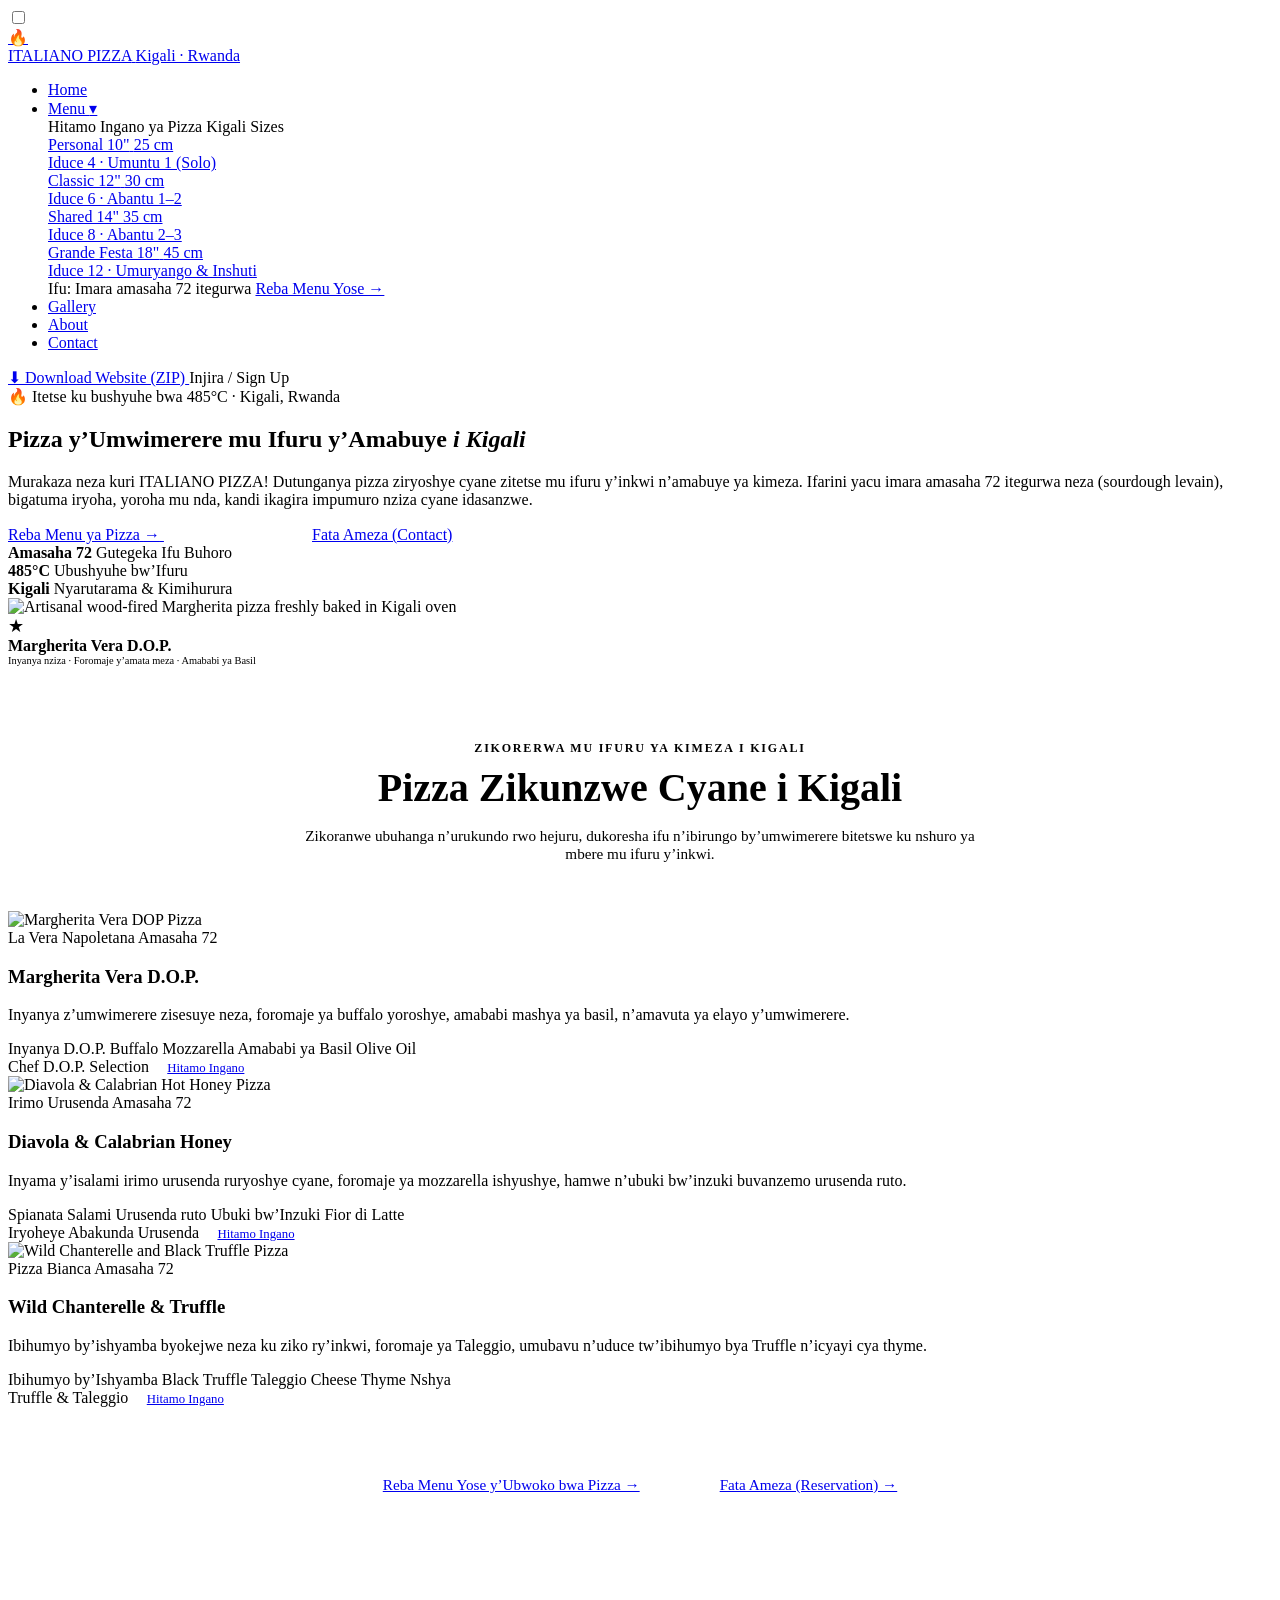
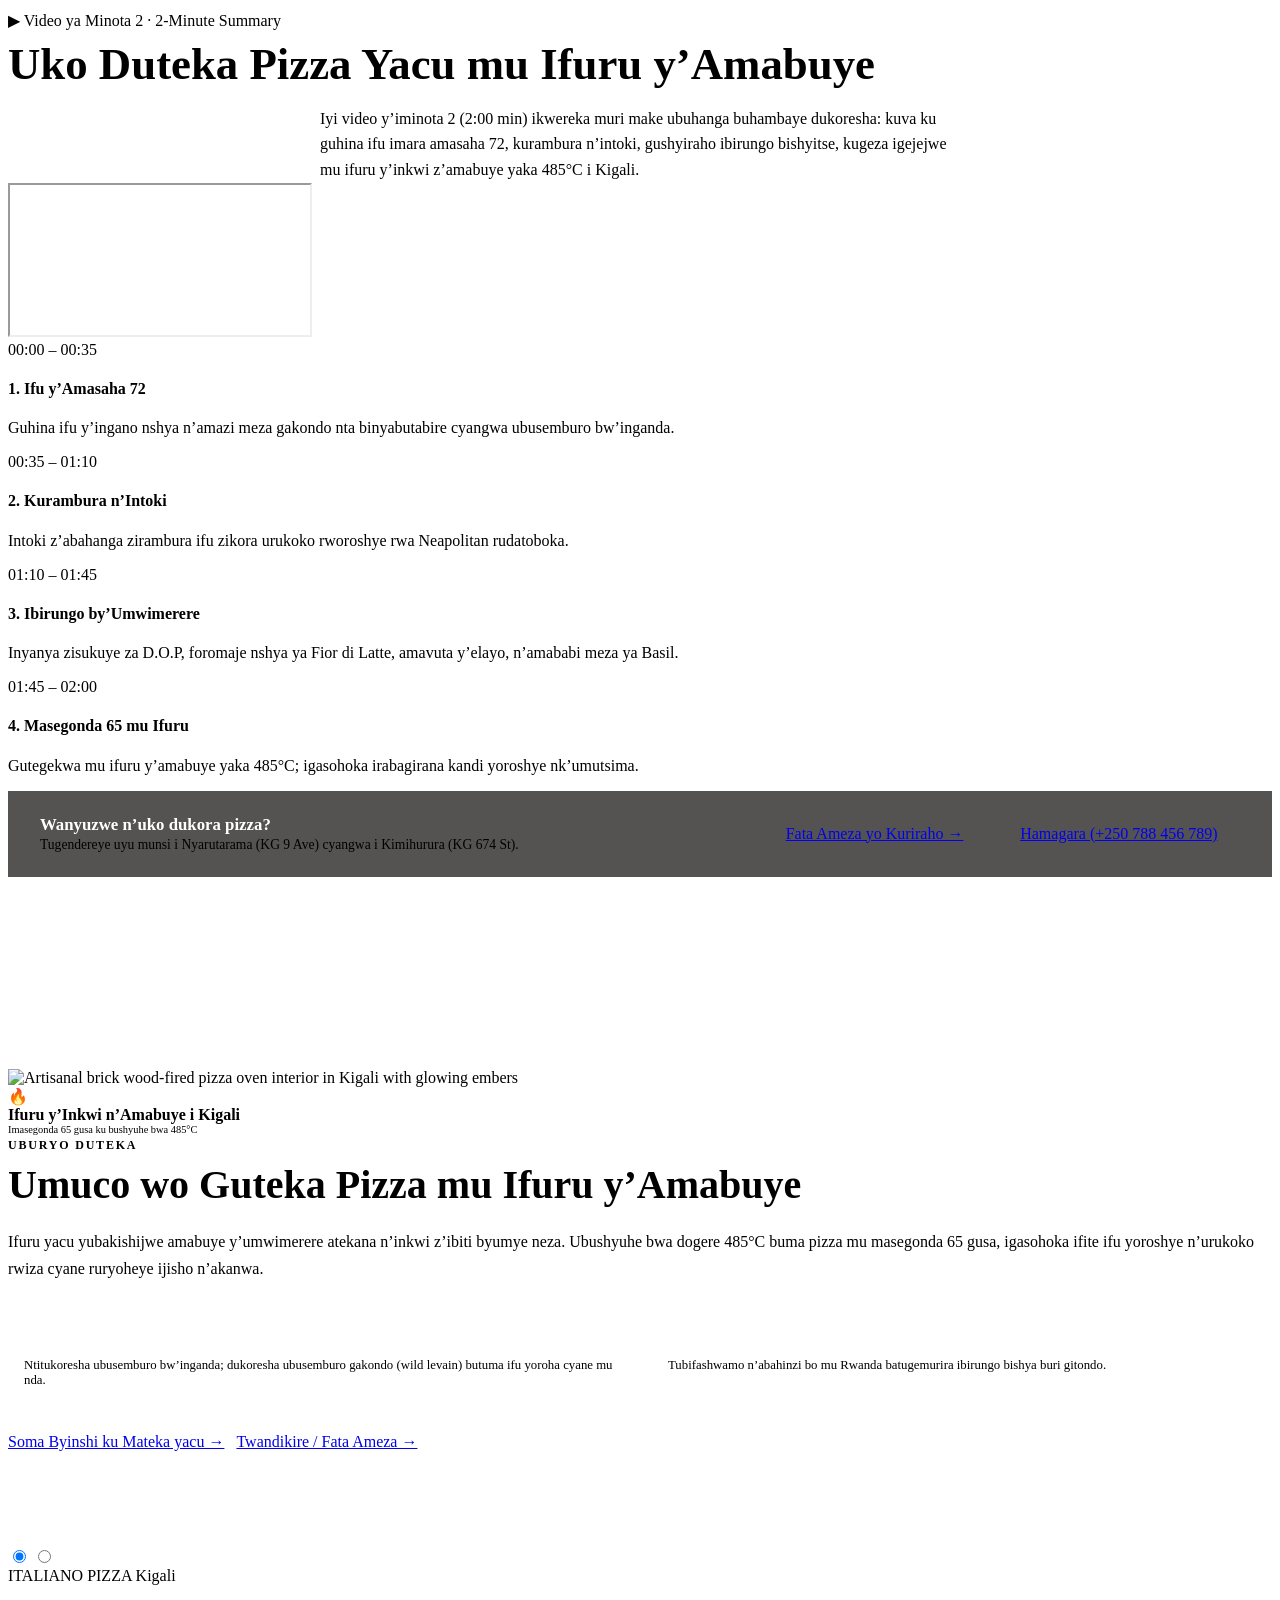
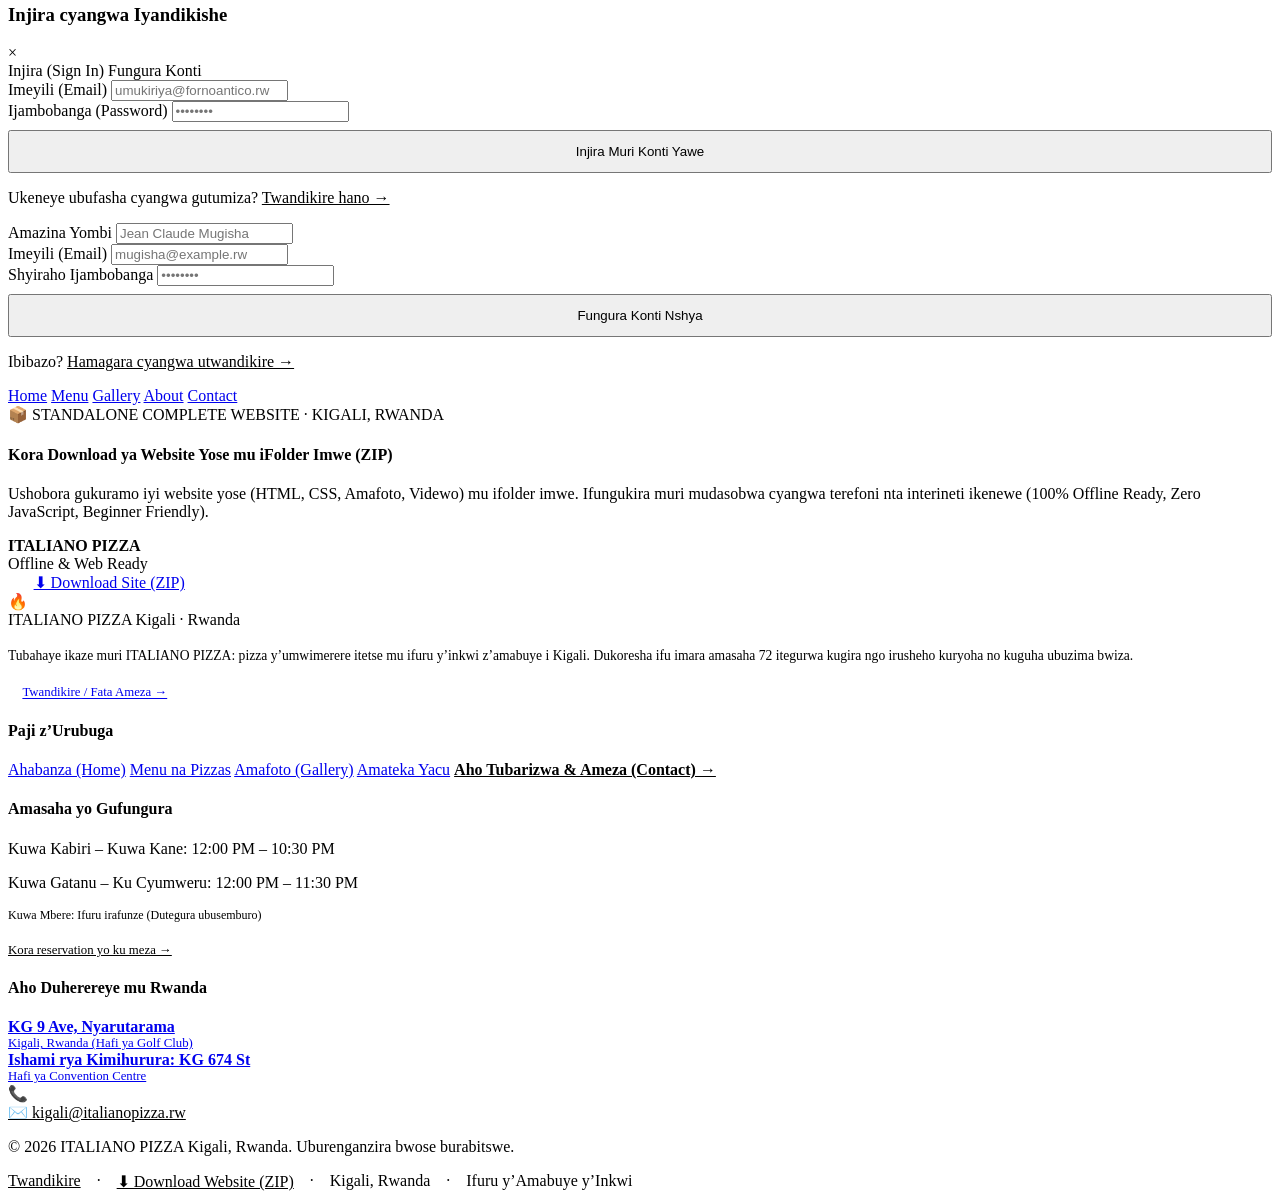
==== index.html @ 29ec4542 "Add all html pages" ====
<!doctype html>
<html lang="en">
  <head>
    <meta charset="UTF-8" />
    <meta name="viewport" content="width=device-width, initial-scale=1.0" />
    <title>ITALIANO PIZZA Kigali | Pizza Nziza mu Ifuru y'Amabuye mu Rwanda</title>
    <meta name="description" content="ITALIANO PIZZA Kigali: Pizza nziza y'umwimerere itetse mu ifuru y'inkwi z'amabuye i Nyarutarama na Kimihurura, Kigali, Rwanda." />
    <meta property="og:title" content="ITALIANO PIZZA Kigali | Pizza y'Umwimerere mu Rwanda" />
    <meta property="og:description" content="ITALIANO PIZZA Kigali: Pizza nziza y'umwimerere itetse mu ifuru y'inkwi z'amabuye i Nyarutarama na Kimihurura, Kigali, Rwanda." />
    <meta property="og:type" content="website" />
    
    <!-- Google Fonts: Playfair Display & Plus Jakarta Sans -->
    <link rel="preconnect" href="https://fonts.googleapis.com">
    <link rel="preconnect" href="https://fonts.gstatic.com" crossorigin>
    <link href="https://fonts.googleapis.com/css2?family=Playfair+Display:ital,wght@0,500;0,600;0,700;1,400;1,600&family=Plus+Jakarta+Sans:wght@400;500;600;700&display=swap" rel="stylesheet">
    
    <!-- Modular CSS -->
    <link rel="stylesheet" href="css/style.css" />
  </head>
  <body>
    <!-- Hidden checkbox driving the Pure CSS Auth Modal (Zero JS) -->
    <input type="checkbox" id="auth-modal" class="modal-toggle" />
    
    <!-- Top Bar Navigation -->
    <header class="site-header">
      <div class="container header-inner">
        <!-- Zone 1: Brand Wordmark with Kigali Rwanda -->
        <a href="index.html" class="brand">
          <div class="brand-icon">🔥</div>
          <div class="brand-text">
            <span class="brand-title">ITALIANO PIZZA</span>
            <span class="brand-sub">Kigali &middot; Rwanda</span>
          </div>
        </a>

        <!-- Zone 2: Navigation Links WITH Pure CSS Hover Sub-Menu for Pizza Sizes -->
        <nav>
          <ul class="nav-menu">
            <li>
              <a href="index.html" class="nav-link active">Home</a>
            </li>
            
            <!-- Menu link with PURE CSS-ONLY HOVER SUB-MENU for Pizza Sizes -->
            <li class="has-dropdown">
              <a href="menu.html" class="nav-link">
                Menu <span class="dropdown-arrow">▾</span>
              </a>

              <!-- CSS-ONLY Hover Dropdown Menu: Zero JavaScript needed -->
              <div class="css-dropdown-menu">
                <div class="dropdown-header-bar">
                  <span class="dropdown-heading">Hitamo Ingano ya Pizza</span>
                  <span class="dropdown-tag">Kigali Sizes</span>
                </div>
                <div class="sizes-grid">
                  <a href="menu.html#size-personal" class="size-item-card">
                    <div class="size-top-row">
                      <span class="size-title">Personal 10&quot;</span>
                      <span class="size-inches">25 cm</span>
                    </div>
                    <span class="size-meta">Iduce 4 &middot; Umuntu 1 (Solo)</span>
                  </a>
                  <a href="menu.html#size-classic" class="size-item-card">
                    <div class="size-top-row">
                      <span class="size-title">Classic 12&quot;</span>
                      <span class="size-inches">30 cm</span>
                    </div>
                    <span class="size-meta">Iduce 6 &middot; Abantu 1–2</span>
                  </a>
                  <a href="menu.html#size-shared" class="size-item-card">
                    <div class="size-top-row">
                      <span class="size-title">Shared 14&quot;</span>
                      <span class="size-inches">35 cm</span>
                    </div>
                    <span class="size-meta">Iduce 8 &middot; Abantu 2–3</span>
                  </a>
                  <a href="menu.html#size-family" class="size-item-card">
                    <div class="size-top-row">
                      <span class="size-title">Grande Festa 18&quot;</span>
                      <span class="size-inches">45 cm</span>
                    </div>
                    <span class="size-meta">Iduce 12 &middot; Umuryango &amp; Inshuti</span>
                  </a>
                </div>
                <div class="dropdown-footer-bar">
                  <span>Ifu: Imara amasaha 72 itegurwa</span>
                  <a href="menu.html" class="dropdown-footer-link">Reba Menu Yose &rarr;</a>
                </div>
              </div>
            </li>

            <li>
              <a href="gallery.html" class="nav-link">Gallery</a>
            </li>
            <li>
              <a href="about.html" class="nav-link">About</a>
            </li>
            <li>
              <a href="contact.html" class="nav-link">Contact</a>
            </li>
          </ul>
        </nav>

        <!-- Zone 3: Primary Action -->
        <div class="header-actions">
          <a href="italiano-pizza-website.zip" download="italiano-pizza-website.zip" class="download-btn" title="Kora download ya website yose mu ifolder imwe (ZIP)">
            <span>⬇ Download Website (ZIP)</span>
          </a>
          <label for="auth-modal" class="btn btn-primary">
            <span>Injira / Sign Up</span>
          </label>
        </div>
      </div>
    </header>

    <!-- Main Content -->
    <main>
      <!-- Hero Section -->
      <section class="hero-section">
        <div class="container hero-grid">
          <!-- Text column -->
          <div class="animate-fade-in">
            <div class="hero-eyebrow">
              <span class="flame-icon">🔥</span>
              <span>Itetse ku bushyuhe bwa 485°C · Kigali, Rwanda</span>
            </div>
            <h1 class="hero-heading">
              Pizza y&rsquo;Umwimerere mu Ifuru y&rsquo;Amabuye <em>i Kigali</em>
            </h1>
            <p class="hero-lead">
              Murakaza neza kuri ITALIANO PIZZA! Dutunganya pizza ziryoshye cyane zitetse mu ifuru y&rsquo;inkwi n&rsquo;amabuye ya kimeza. 
              Ifarini yacu imara amasaha 72 itegurwa neza (sourdough levain), bigatuma iryoha, yoroha mu nda, kandi ikagira impumuro nziza cyane idasanzwe.
            </p>
            <div class="hero-actions">
              <a href="menu.html" class="btn btn-primary">
                <span>Reba Menu ya Pizza</span>
                <span>&rarr;</span>
              </a>
              <a href="#pizza-video" class="btn btn-outline" style="border-color: var(--color-amber-primary); color: #ffffff;">
                <span>▶ Reba Video (2 Min)</span>
              </a>
              <a href="contact.html" class="btn btn-outline">
                <span>Fata Ameza (Contact)</span>
              </a>
            </div>
            <div class="hero-proof-bar">
              <div class="proof-item">
                <strong>Amasaha 72</strong>
                <span>Gutegeka Ifu Buhoro</span>
              </div>
              <div class="proof-item">
                <strong>485°C</strong>
                <span>Ubushyuhe bw&rsquo;Ifuru</span>
              </div>
              <div class="proof-item">
                <strong>Kigali</strong>
                <span>Nyarutarama &amp; Kimihurura</span>
              </div>
            </div>
          </div>

          <!-- Hero Image column -->
          <div class="hero-visual-frame">
            <img 
              src="images/hero-margherita.jpg" 
              alt="Artisanal wood-fired Margherita pizza freshly baked in Kigali oven"
              class="hero-img"
              loading="eager"
            />
            <div class="hero-badge-overlay">
              <span style="color: var(--color-amber-primary); font-size: 1.1rem;">★</span>
              <div>
                <strong>Margherita Vera D.O.P.</strong>
                <div style="font-size: 0.65rem; color: var(--color-text-muted);">
                  Inyanya nziza &middot; Foromaje y&rsquo;amata meza &middot; Amababi ya Basil
                </div>
              </div>
            </div>
          </div>
        </div>
      </section>

      <!-- Signature Creations Grid with Kinyarwanda Descriptions -->
      <section style="padding: 4.5rem 0; background-color: var(--color-bg-surface); border-top: 1px solid var(--color-border-subtle);">
        <div class="container">
          <div style="text-align: center; max-width: 680px; margin: 0 auto 3rem;">
            <span style="color: var(--color-amber-primary); font-size: 0.75rem; font-weight: 700; letter-spacing: 0.15em; text-transform: uppercase;">
              Zikorerwa mu Ifuru ya Kimeza i Kigali
            </span>
            <h2 style="font-size: 2.5rem; margin-top: 0.5rem; margin-bottom: 1rem;">
              Pizza Zikunzwe Cyane i Kigali
            </h2>
            <p style="color: var(--color-text-muted); font-size: 0.95rem;">
              Zikoranwe ubuhanga n&rsquo;urukundo rwo hejuru, dukoresha ifu n&rsquo;ibirungo by&rsquo;umwimerere bitetswe ku nshuro ya mbere mu ifuru y&rsquo;inkwi.
            </p>
          </div>

          <div class="pizza-grid">
            <!-- Pizza Card 1 -->
            <article class="pizza-card card-hover-fx">
              <div class="card-img-wrap">
                <img src="images/hero-margherita.jpg" alt="Margherita Vera DOP Pizza" class="card-img" />
              </div>
              <div class="card-content">
                <div class="card-kicker-row">
                  <span class="card-kicker">La Vera Napoletana</span>
                  <span class="card-ferment">Amasaha 72</span>
                </div>
                <h3 class="card-title">Margherita Vera D.O.P.</h3>
                <p class="card-desc">
                  Inyanya z&rsquo;umwimerere zisesuye neza, foromaje ya buffalo yoroshye, amababi mashya ya basil, n&rsquo;amavuta ya elayo y&rsquo;umwimerere.
                </p>
                <div class="ingredients-list">
                  <span class="ingredient-item">Inyanya D.O.P.</span>
                  <span class="ingredient-item">Buffalo Mozzarella</span>
                  <span class="ingredient-item">Amababi ya Basil</span>
                  <span class="ingredient-item">Olive Oil</span>
                </div>
                <div class="card-footer">
                  <span class="card-tag-badge">Chef D.O.P. Selection</span>
                  <a href="menu.html#size-classic" class="btn btn-outline" style="padding: 0.45rem 0.9rem; font-size: 0.8rem;">
                    Hitamo Ingano
                  </a>
                </div>
              </div>
            </article>

            <!-- Pizza Card 2 -->
            <article class="pizza-card card-hover-fx">
              <div class="card-img-wrap">
                <img src="images/pizza-diavola.jpg" alt="Diavola & Calabrian Hot Honey Pizza" class="card-img" />
              </div>
              <div class="card-content">
                <div class="card-kicker-row">
                  <span class="card-kicker">Irimo Urusenda</span>
                  <span class="card-ferment">Amasaha 72</span>
                </div>
                <h3 class="card-title">Diavola &amp; Calabrian Honey</h3>
                <p class="card-desc">
                  Inyama y&rsquo;isalami irimo urusenda ruryoshye cyane, foromaje ya mozzarella ishyushye, hamwe n&rsquo;ubuki bw&rsquo;inzuki buvanzemo urusenda ruto.
                </p>
                <div class="ingredients-list">
                  <span class="ingredient-item">Spianata Salami</span>
                  <span class="ingredient-item">Urusenda ruto</span>
                  <span class="ingredient-item">Ubuki bw&rsquo;Inzuki</span>
                  <span class="ingredient-item">Fior di Latte</span>
                </div>
                <div class="card-footer">
                  <span class="card-tag-badge">Iryoheye Abakunda Urusenda</span>
                  <a href="menu.html#size-classic" class="btn btn-outline" style="padding: 0.45rem 0.9rem; font-size: 0.8rem;">
                    Hitamo Ingano
                  </a>
                </div>
              </div>
            </article>

            <!-- Pizza Card 3 -->
            <article class="pizza-card card-hover-fx">
              <div class="card-img-wrap">
                <img src="images/pizza-truffle.jpg" alt="Wild Chanterelle and Black Truffle Pizza" class="card-img" />
              </div>
              <div class="card-content">
                <div class="card-kicker-row">
                  <span class="card-kicker">Pizza Bianca</span>
                  <span class="card-ferment">Amasaha 72</span>
                </div>
                <h3 class="card-title">Wild Chanterelle &amp; Truffle</h3>
                <p class="card-desc">
                  Ibihumyo by&rsquo;ishyamba byokejwe neza ku ziko ry&rsquo;inkwi, foromaje ya Taleggio, umubavu n&rsquo;uduce tw&rsquo;ibihumyo bya Truffle n&rsquo;icyayi cya thyme.
                </p>
                <div class="ingredients-list">
                  <span class="ingredient-item">Ibihumyo by&rsquo;Ishyamba</span>
                  <span class="ingredient-item">Black Truffle</span>
                  <span class="ingredient-item">Taleggio Cheese</span>
                  <span class="ingredient-item">Thyme Nshya</span>
                </div>
                <div class="card-footer">
                  <span class="card-tag-badge">Truffle &amp; Taleggio</span>
                  <a href="menu.html#size-classic" class="btn btn-outline" style="padding: 0.45rem 0.9rem; font-size: 0.8rem;">
                    Hitamo Ingano
                  </a>
                </div>
              </div>
            </article>
          </div>

          <div style="text-align: center; margin-top: 3.5rem; display: flex; justify-content: center; gap: 1rem; flex-wrap: wrap;">
            <a href="menu.html" class="btn btn-primary" style="padding: 0.8rem 2rem; font-size: 0.95rem;">
              <span>Reba Menu Yose y&rsquo;Ubwoko bwa Pizza &rarr;</span>
            </a>
            <a href="contact.html" class="btn btn-outline" style="padding: 0.8rem 2rem; font-size: 0.95rem;">
              <span>Fata Ameza (Reservation) &rarr;</span>
            </a>
          </div>
        </div>
      </section>

      <!-- 2-Minute Interactive Pizza Making Video Theater Section -->
      <section id="pizza-video" style="padding: 2rem 0 6rem;">
        <div class="container">
          <div class="video-theater-wrapper">
            <!-- Header -->
            <div class="video-theater-header">
              <span class="video-badge-pill">
                <span>▶</span>
                <span>Video ya Minota 2 &middot; 2-Minute Summary</span>
              </span>
              <h2 style="font-size: clamp(2rem, 4vw, 2.8rem); margin-top: 0.5rem; margin-bottom: 1rem;">
                Uko Duteka Pizza Yacu mu Ifuru y&rsquo;Amabuye
              </h2>
              <p style="color: var(--color-text-muted); font-size: 1rem; line-height: 1.6; max-width: 640px; margin: 0 auto;">
                Iyi video y&rsquo;iminota 2 (2:00 min) ikwereka muri make ubuhanga buhambaye dukoresha: kuva ku guhina ifu imara amasaha 72, 
                kurambura n&rsquo;intoki, gushyiraho ibirungo bishyitse, kugeza igejejwe mu ifuru y&rsquo;inkwi z&rsquo;amabuye yaka 485°C i Kigali.
              </p>
            </div>

            <!-- Video Player Frame -->
            <div class="video-frame-container">
              <iframe 
                src="https://www.youtube-nocookie.com/embed/C11VOwmeAUI?rel=0&modestbranding=1" 
                title="ITALIANO PIZZA - Artisanal Wood-Fired Pizza Making Process" 
                allow="accelerometer; autoplay; clipboard-write; encrypted-media; gyroscope; picture-in-picture; web-share" 
                allowfullscreen>
              </iframe>
            </div>

            <!-- Video Chapters / Process Breakdown for Client Interaction -->
            <div class="video-chapters-grid">
              <!-- Chapter 1 -->
              <div class="video-chapter-card">
                <span class="chapter-time">00:00 &ndash; 00:35</span>
                <h4 class="chapter-title">1. Ifu y&rsquo;Amasaha 72</h4>
                <p class="chapter-desc">
                  Guhina ifu y&rsquo;ingano nshya n&rsquo;amazi meza gakondo nta binyabutabire cyangwa ubusemburo bw&rsquo;inganda.
                </p>
              </div>

              <!-- Chapter 2 -->
              <div class="video-chapter-card">
                <span class="chapter-time">00:35 &ndash; 01:10</span>
                <h4 class="chapter-title">2. Kurambura n&rsquo;Intoki</h4>
                <p class="chapter-desc">
                  Intoki z&rsquo;abahanga zirambura ifu zikora urukoko rworoshye rwa Neapolitan rudatoboka.
                </p>
              </div>

              <!-- Chapter 3 -->
              <div class="video-chapter-card">
                <span class="chapter-time">01:10 &ndash; 01:45</span>
                <h4 class="chapter-title">3. Ibirungo by&rsquo;Umwimerere</h4>
                <p class="chapter-desc">
                  Inyanya zisukuye za D.O.P, foromaje nshya ya Fior di Latte, amavuta y&rsquo;elayo, n&rsquo;amababi meza ya Basil.
                </p>
              </div>

              <!-- Chapter 4 -->
              <div class="video-chapter-card">
                <span class="chapter-time">01:45 &ndash; 02:00</span>
                <h4 class="chapter-title">4. Masegonda 65 mu Ifuru</h4>
                <p class="chapter-desc">
                  Gutegekwa mu ifuru y&rsquo;amabuye yaka 485°C; igasohoka irabagirana kandi yoroshye nk&rsquo;umutsima.
                </p>
              </div>
            </div>

            <!-- Customer Engagement Action Bar -->
            <div style="background: rgba(12, 10, 9, 0.7); border: 1px solid var(--color-border-subtle); border-radius: var(--radius-lg); padding: 1.5rem 2rem; display: flex; align-items: center; justify-content: space-between; flex-wrap: wrap; gap: 1rem;">
              <div>
                <strong style="color: #ffffff; font-size: 1.05rem; display: block;">Wanyuzwe n&rsquo;uko dukora pizza?</strong>
                <span style="font-size: 0.85rem; color: var(--color-text-muted);">Tugendereye uyu munsi i Nyarutarama (KG 9 Ave) cyangwa i Kimihurura (KG 674 St).</span>
              </div>
              <div style="display: flex; gap: 0.75rem; flex-wrap: wrap;">
                <a href="contact.html" class="btn btn-primary" style="padding: 0.6rem 1.4rem;">
                  <span>Fata Ameza yo Kuriraho &rarr;</span>
                </a>
                <a href="tel:+250788456789" class="btn btn-outline" style="padding: 0.6rem 1.4rem;">
                  <span>Hamagara (+250 788 456 789)</span>
                </a>
              </div>
            </div>
          </div>
        </div>
      </section>

      <!-- Craftsmanship / Oven Story Section in Kinyarwanda -->
      <section style="padding: 6rem 0;">
        <div class="container hero-grid">
          <div class="hero-visual-frame">
            <img 
              src="images/wood-oven.jpg" 
              alt="Artisanal brick wood-fired pizza oven interior in Kigali with glowing embers" 
              class="hero-img"
              loading="lazy"
            />
            <div class="hero-badge-overlay">
              <span style="color: var(--color-amber-primary);">🔥</span>
              <div>
                <strong>Ifuru y&rsquo;Inkwi n&rsquo;Amabuye i Kigali</strong>
                <div style="font-size: 0.65rem; color: var(--color-text-muted);">Imasegonda 65 gusa ku bushyuhe bwa 485°C</div>
              </div>
            </div>
          </div>

          <div>
            <span style="color: var(--color-amber-primary); font-size: 0.75rem; font-weight: 700; letter-spacing: 0.15em; text-transform: uppercase;">
              Uburyo Duteka
            </span>
            <h2 style="font-size: 2.5rem; margin-top: 0.5rem; margin-bottom: 1.25rem;">
              Umuco wo Guteka Pizza mu Ifuru y&rsquo;Amabuye
            </h2>
            <p style="color: var(--color-text-muted); font-size: 1rem; line-height: 1.7; margin-bottom: 1.5rem;">
              Ifuru yacu yubakishijwe amabuye y&rsquo;umwimerere atekana n&rsquo;inkwi z&rsquo;ibiti byumye neza. 
              Ubushyuhe bwa dogere 485°C buma pizza mu masegonda 65 gusa, igasohoka ifite ifu yoroshye n&rsquo;urukoko rwiza cyane ruryoheye ijisho n&rsquo;akanwa.
            </p>
            <div style="display: grid; grid-template-columns: 1fr 1fr; gap: 1.5rem; margin-bottom: 2rem;">
              <div style="border-left: 2px solid var(--color-amber-primary); padding-left: 1rem;">
                <h4 style="font-size: 1rem; color: #ffffff; margin-bottom: 0.25rem;">Ubusemburo bw&rsquo;Umwimerere</h4>
                <p style="font-size: 0.8rem; color: var(--color-text-muted);">
                  Ntitukoresha ubusemburo bw&rsquo;inganda; dukoresha ubusemburo gakondo (wild levain) butuma ifu yoroha cyane mu nda.
                </p>
              </div>
              <div style="border-left: 2px solid var(--color-amber-primary); padding-left: 1rem;">
                <h4 style="font-size: 1rem; color: #ffffff; margin-bottom: 0.25rem;">Ibirungo Bishya mu Rwanda</h4>
                <p style="font-size: 0.8rem; color: var(--color-text-muted);">
                  Tubifashwamo n&rsquo;abahinzi bo mu Rwanda batugemurira ibirungo bishya buri gitondo.
                </p>
              </div>
            </div>
            <div style="display: flex; gap: 0.75rem; flex-wrap: wrap;">
              <a href="about.html" class="btn btn-outline">
                <span>Soma Byinshi ku Mateka yacu &rarr;</span>
              </a>
              <a href="contact.html" class="btn btn-primary">
                <span>Twandikire / Fata Ameza &rarr;</span>
              </a>
            </div>
          </div>
        </div>
      </section>
    </main>

    <!-- Pure CSS Auth Modal (Login / Sign Up) - Zero JavaScript -->
    <div class="css-modal">
      <label for="auth-modal" class="modal-backdrop-label" title="Funga"></label>
      
      <input type="radio" name="auth-tab" id="auth-tab-login" class="tab-radio" checked />
      <input type="radio" name="auth-tab" id="auth-tab-signup" class="tab-radio" />

      <div class="modal-dialog">
        <div class="modal-header">
          <div>
            <span class="modal-kicker">ITALIANO PIZZA Kigali</span>
            <h3 class="modal-title">Injira cyangwa Iyandikishe</h3>
          </div>
          <label for="auth-modal" class="modal-close-btn" title="Funga">&times;</label>
        </div>

        <div class="tab-nav">
          <label for="auth-tab-login" class="tab-label">Injira (Sign In)</label>
          <label for="auth-tab-signup" class="tab-label">Fungura Konti</label>
        </div>

        <!-- Login Panel -->
        <div id="panel-login" class="auth-panel">
          <form action="/menu.html" method="get">
            <div class="form-group">
              <label class="form-label" for="login-email">Imeyili (Email)</label>
              <input type="email" id="login-email" class="form-input" required placeholder="umukiriya@fornoantico.rw" />
            </div>
            <div class="form-group">
              <label class="form-label" for="login-password">Ijambobanga (Password)</label>
              <input type="password" id="login-password" class="form-input" required placeholder="••••••••" />
            </div>
            <button type="submit" class="btn btn-primary" style="width: 100%; padding: 0.75rem; margin-top: 0.5rem;">
              <span>Injira Muri Konti Yawe</span>
            </button>
            <p class="form-footer-note">
              Ukeneye ubufasha cyangwa gutumiza? <a href="contact.html" style="color: var(--color-amber-primary); text-decoration: underline;">Twandikire hano &rarr;</a>
            </p>
          </form>
        </div>

        <!-- Sign Up Panel -->
        <div id="panel-signup" class="auth-panel">
          <form action="/menu.html" method="get">
            <div class="form-group">
              <label class="form-label" for="signup-name">Amazina Yombi</label>
              <input type="text" id="signup-name" class="form-input" required placeholder="Jean Claude Mugisha" />
            </div>
            <div class="form-group">
              <label class="form-label" for="signup-email">Imeyili (Email)</label>
              <input type="email" id="signup-email" class="form-input" required placeholder="mugisha@example.rw" />
            </div>
            <div class="form-group">
              <label class="form-label" for="signup-password">Shyiraho Ijambobanga</label>
              <input type="password" id="signup-password" class="form-input" required placeholder="••••••••" />
            </div>
            <button type="submit" class="btn btn-primary" style="width: 100%; padding: 0.75rem; margin-top: 0.5rem;">
              <span>Fungura Konti Nshya</span>
            </button>
            <p class="form-footer-note">
              Ibibazo? <a href="contact.html" style="color: var(--color-amber-primary); text-decoration: underline;">Hamagara cyangwa utwandikire &rarr;</a>
            </p>
          </form>
        </div>
      </div>
    </div>

    <!-- Mobile Navigation Bar -->
    <div class="mobile-nav-bar">
      <a href="index.html" class="mobile-nav-link active">Home</a>
      <a href="menu.html" class="mobile-nav-link">Menu</a>
      <a href="gallery.html" class="mobile-nav-link">Gallery</a>
      <a href="about.html" class="mobile-nav-link">About</a>
      <a href="contact.html" class="mobile-nav-link">Contact</a>
    </div>

    <!-- Site Footer with RWANDA ADDRESS -->
    <footer class="site-footer">
      <div class="container">
                <!-- Standalone Download Banner -->
        <div class="footer-download-banner">
          <div class="footer-download-info">
            <span class="footer-download-tag">📦 STANDALONE COMPLETE WEBSITE &middot; KIGALI, RWANDA</span>
            <h4 class="footer-download-title">Kora Download ya Website Yose mu iFolder Imwe (ZIP)</h4>
            <p class="footer-download-desc">
              Ushobora gukuramo iyi website yose (HTML, CSS, Amafoto, Videwo) mu ifolder imwe. Ifungukira muri mudasobwa cyangwa terefoni nta interineti ikenewe (100% Offline Ready, Zero JavaScript, Beginner Friendly).
            </p>
          </div>
          <div class="footer-download-actions">
            <div class="download-pill-badge">
              <strong>ITALIANO PIZZA</strong><br>Offline &amp; Web Ready
            </div>
            <a href="italiano-pizza-website.zip" download="italiano-pizza-website.zip" class="btn btn-primary" style="padding: 0.75rem 1.6rem; white-space: nowrap;">
              <span>⬇ Download Site (ZIP)</span>
            </a>
          </div>
        </div>
        <div class="footer-grid">
          <div class="footer-col">
            <div class="brand" style="margin-bottom: 1rem;">
              <div class="brand-icon">🔥</div>
              <div class="brand-text">
                <span class="brand-title">ITALIANO PIZZA</span>
                <span class="brand-sub">Kigali &middot; Rwanda</span>
              </div>
            </div>
            <p style="font-size: 0.85rem; line-height: 1.6; color: var(--color-text-muted); margin-bottom: 1rem;">
              Tubahaye ikaze muri ITALIANO PIZZA: pizza y&rsquo;umwimerere itetse mu ifuru y&rsquo;inkwi z&rsquo;amabuye i Kigali. 
              Dukoresha ifu imara amasaha 72 itegurwa kugira ngo irusheho kuryoha no kuguha ubuzima bwiza.
            </p>
            <a href="contact.html" class="btn btn-outline" style="padding: 0.4rem 0.9rem; font-size: 0.8rem;">
              <span>Twandikire / Fata Ameza &rarr;</span>
            </a>
          </div>

          <div class="footer-col">
            <h4>Paji z&rsquo;Urubuga</h4>
            <div class="footer-links">
              <a href="index.html">Ahabanza (Home)</a>
              <a href="menu.html">Menu na Pizzas</a>
              <a href="gallery.html">Amafoto (Gallery)</a>
              <a href="about.html">Amateka Yacu</a>
              <a href="contact.html" style="color: var(--color-amber-primary); font-weight: 600;">Aho Tubarizwa &amp; Ameza (Contact) &rarr;</a>
            </div>
          </div>

          <div class="footer-col">
            <h4>Amasaha yo Gufungura</h4>
            <div class="footer-links">
              <p>Kuwa Kabiri &ndash; Kuwa Kane: 12:00 PM &ndash; 10:30 PM</p>
              <p>Kuwa Gatanu &ndash; Ku Cyumweru: 12:00 PM &ndash; 11:30 PM</p>
              <p style="color: var(--color-amber-primary); font-size: 0.75rem;">Kuwa Mbere: Ifuru irafunze (Dutegura ubusemburo)</p>
              <a href="contact.html" style="color: var(--color-text-muted); font-size: 0.8rem; text-decoration: underline; margin-top: 0.5rem; display: inline-block;">
                Kora reservation yo ku meza &rarr;
              </a>
            </div>
          </div>

          <div class="footer-col">
            <h4>Aho Duherereye mu Rwanda</h4>
            <div class="footer-links">
              <a href="contact.html" style="display: block;">
                <strong>KG 9 Ave, Nyarutarama</strong>
                <span style="display: block; color: var(--color-text-muted); font-size: 0.8rem;">Kigali, Rwanda (Hafi ya Golf Club)</span>
              </a>
              <a href="contact.html" style="display: block;">
                <strong>Ishami rya Kimihurura: KG 674 St</strong>
                <span style="display: block; color: var(--color-text-muted); font-size: 0.8rem;">Hafi ya Convention Centre</span>
              </a>
              <a href="tel:+250788456789" style="font-family: var(--font-mono); color: #ffffff; display: block;">
                📞 +250 788 456 789 / +250 790 123 456
              </a>
              <a href="mailto:kigali@italianopizza.rw" style="color: var(--color-amber-primary); display: block;">
                ✉️ kigali@italianopizza.rw
              </a>
            </div>
          </div>
        </div>

        <div class="footer-bottom">
          <p>&copy; 2026 ITALIANO PIZZA Kigali, Rwanda. Uburenganzira bwose burabitswe.</p>
          <div style="display: flex; gap: 1rem;">
            <a href="contact.html" style="color: var(--color-amber-primary);">Twandikire</a>
            <span>&middot;</span>
            <a href="italiano-pizza-website.zip" download="italiano-pizza-website.zip" style="color: var(--color-amber-primary); text-decoration: underline;">⬇ Download Website (ZIP)</a>
            <span>&middot;</span>
            <span>Kigali, Rwanda</span>
            <span>&middot;</span>
            <span>Ifuru y&rsquo;Amabuye y&rsquo;Inkwi</span>
          </div>
        </div>
      </div>
    </footer>
  </body>
</html>
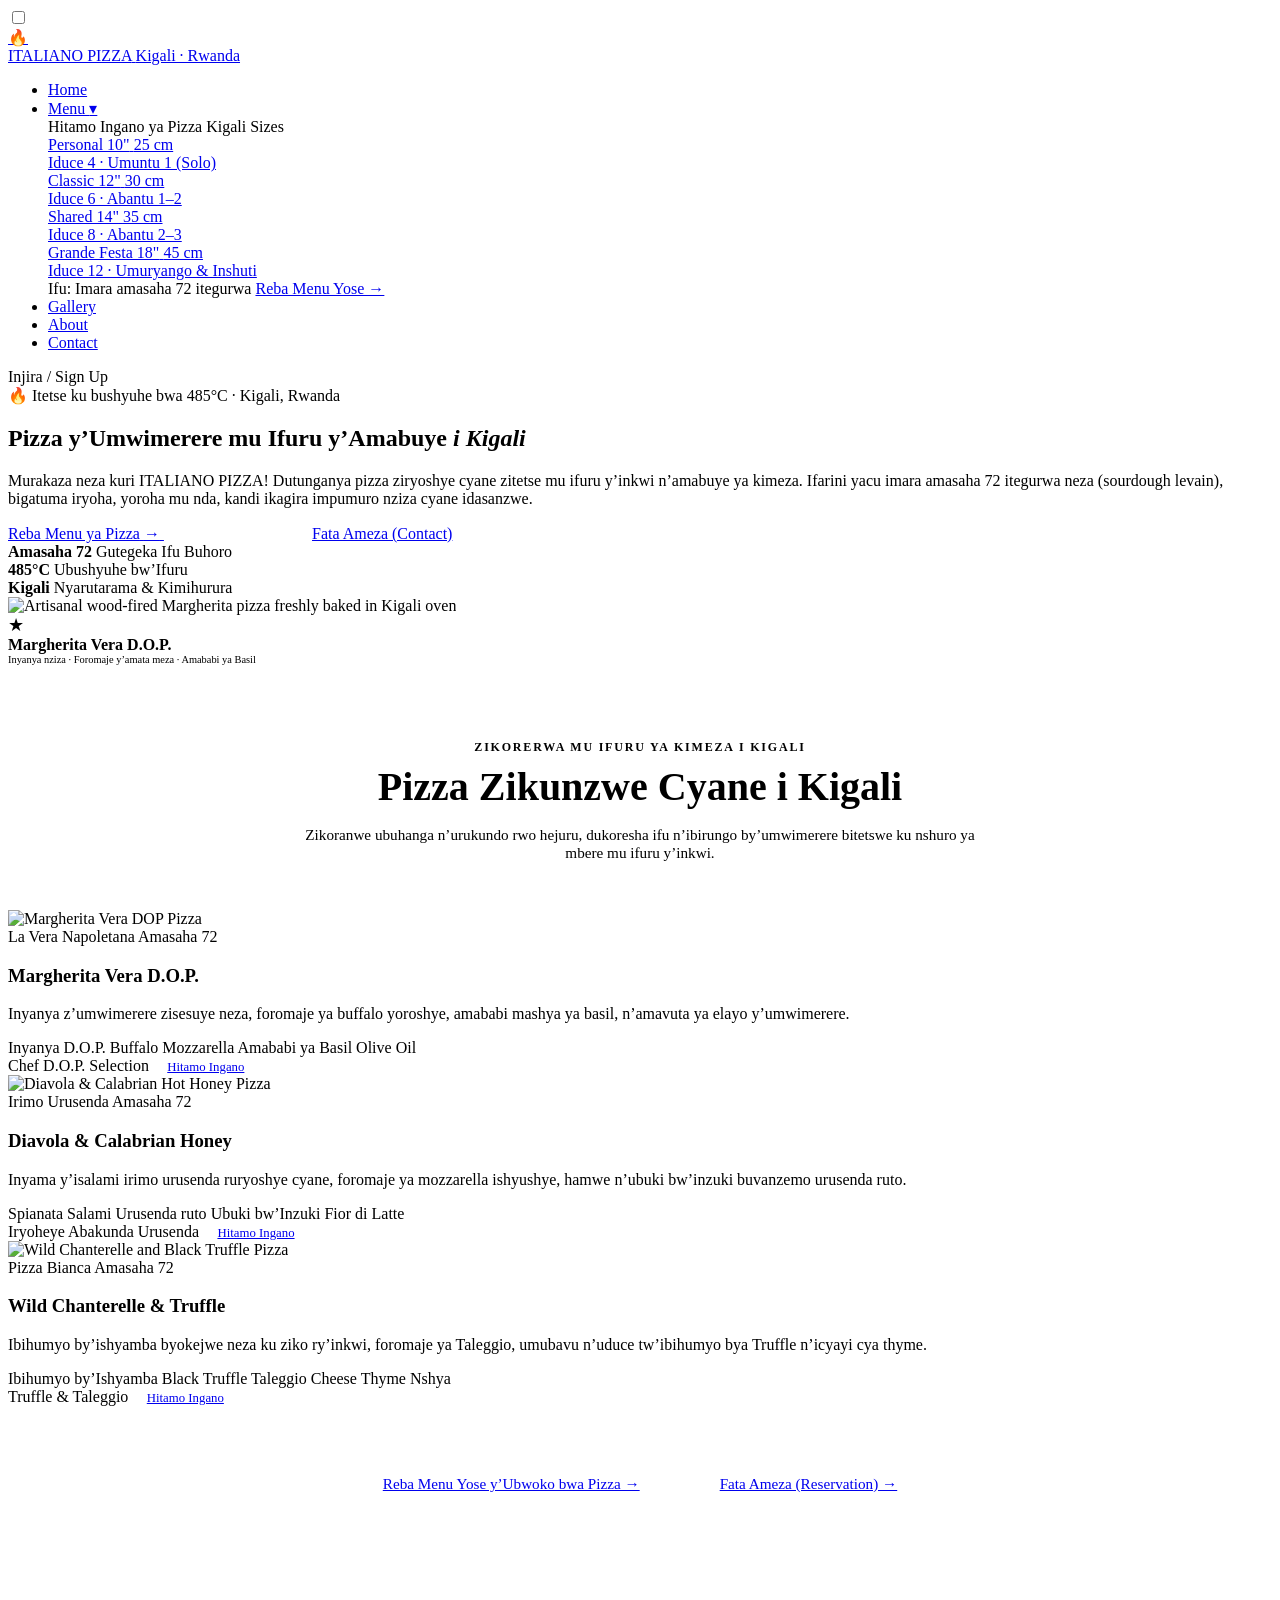
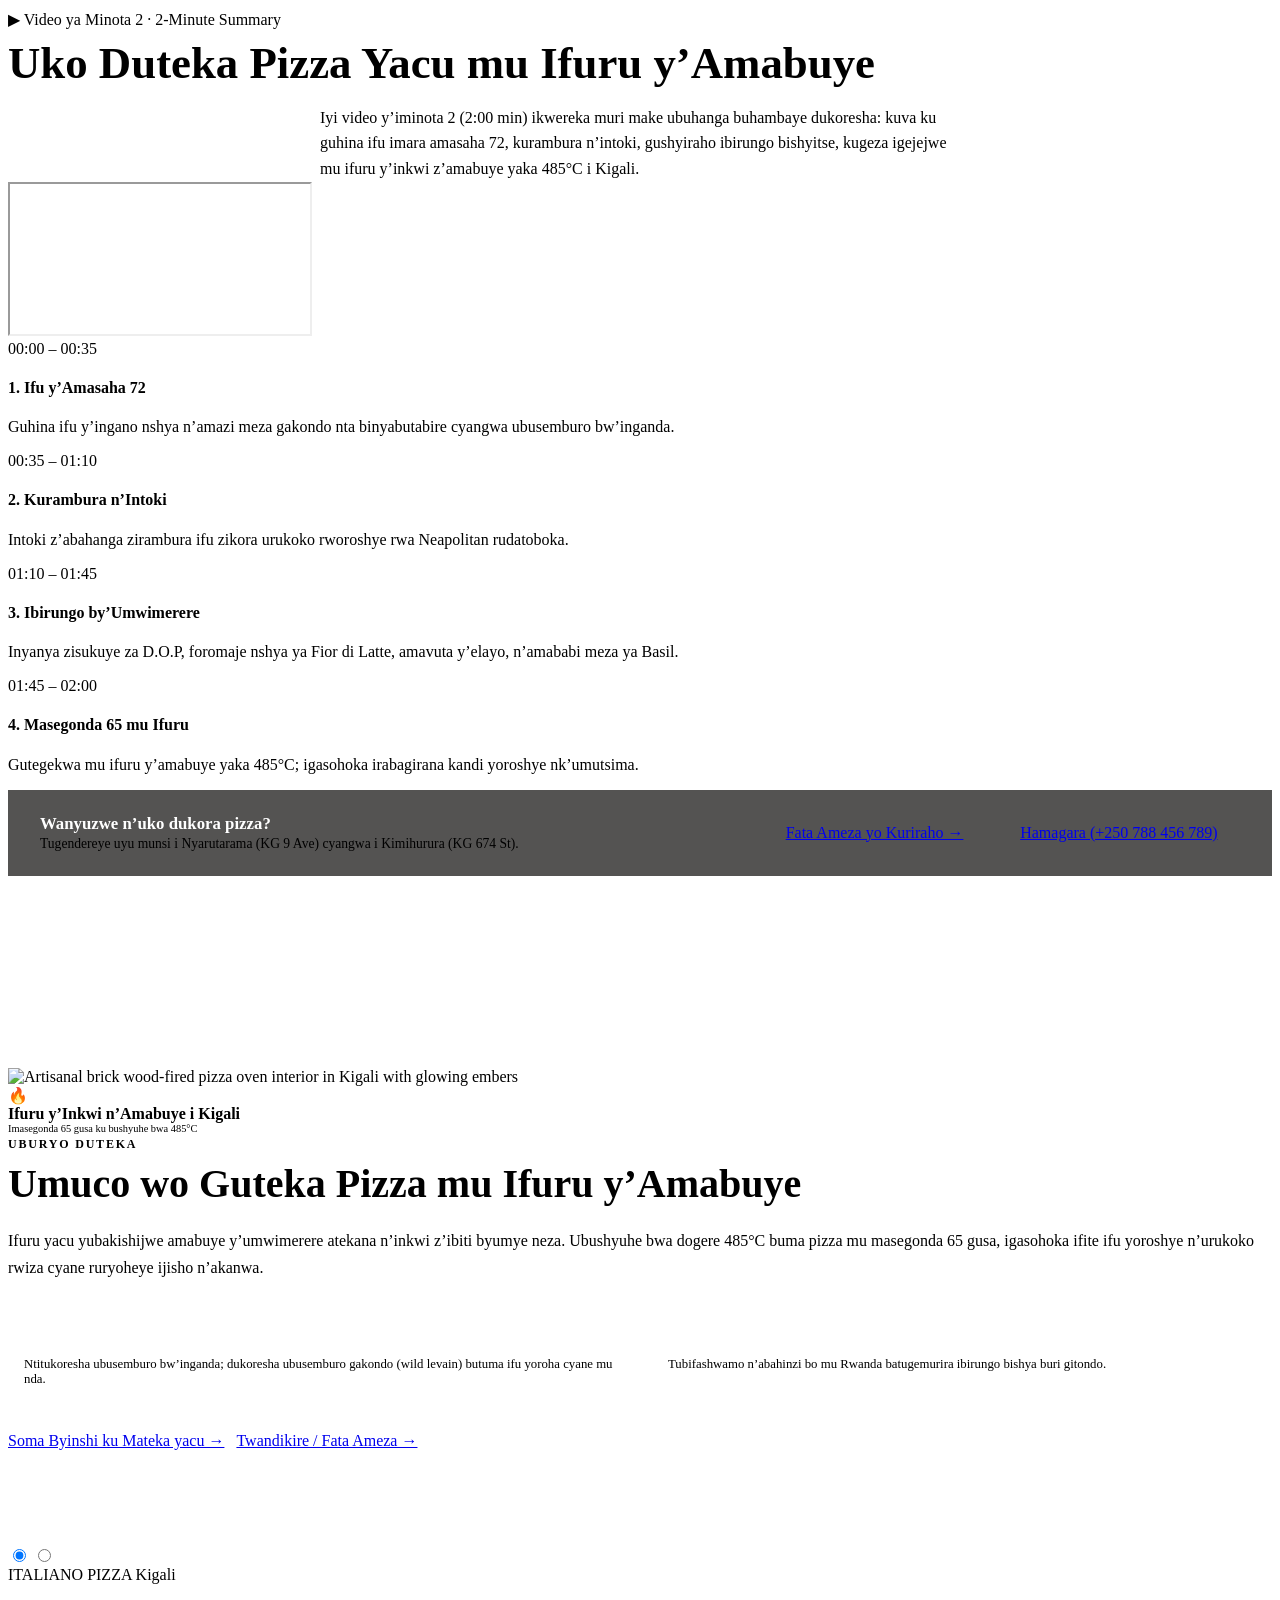
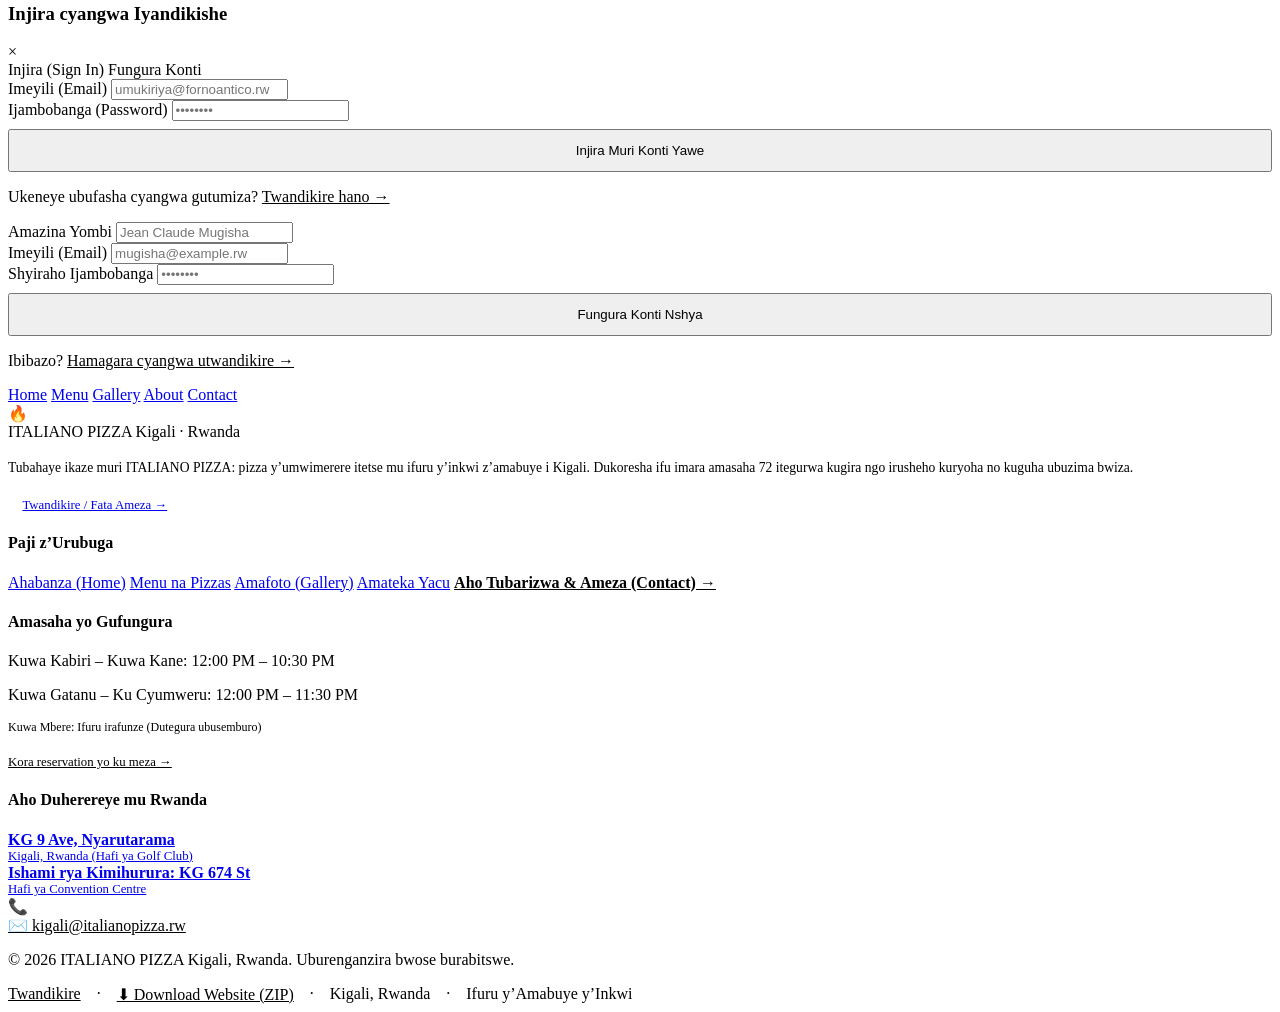
==== commit 829ee4a4: "Saving changed on Html files" ====
--- a/index.html
+++ b/index.html
@@ -103,8 +103,7 @@
 
         <!-- Zone 3: Primary Action -->
         <div class="header-actions">
-          <a href="italiano-pizza-website.zip" download="italiano-pizza-website.zip" class="download-btn" title="Kora download ya website yose mu ifolder imwe (ZIP)">
-            <span>⬇ Download Website (ZIP)</span>
+          
           </a>
           <label for="auth-modal" class="btn btn-primary">
             <span>Injira / Sign Up</span>
@@ -518,24 +517,7 @@
     <!-- Site Footer with RWANDA ADDRESS -->
     <footer class="site-footer">
       <div class="container">
-                <!-- Standalone Download Banner -->
-        <div class="footer-download-banner">
-          <div class="footer-download-info">
-            <span class="footer-download-tag">📦 STANDALONE COMPLETE WEBSITE &middot; KIGALI, RWANDA</span>
-            <h4 class="footer-download-title">Kora Download ya Website Yose mu iFolder Imwe (ZIP)</h4>
-            <p class="footer-download-desc">
-              Ushobora gukuramo iyi website yose (HTML, CSS, Amafoto, Videwo) mu ifolder imwe. Ifungukira muri mudasobwa cyangwa terefoni nta interineti ikenewe (100% Offline Ready, Zero JavaScript, Beginner Friendly).
-            </p>
-          </div>
-          <div class="footer-download-actions">
-            <div class="download-pill-badge">
-              <strong>ITALIANO PIZZA</strong><br>Offline &amp; Web Ready
-            </div>
-            <a href="italiano-pizza-website.zip" download="italiano-pizza-website.zip" class="btn btn-primary" style="padding: 0.75rem 1.6rem; white-space: nowrap;">
-              <span>⬇ Download Site (ZIP)</span>
-            </a>
-          </div>
-        </div>
+                
         <div class="footer-grid">
           <div class="footer-col">
             <div class="brand" style="margin-bottom: 1rem;">
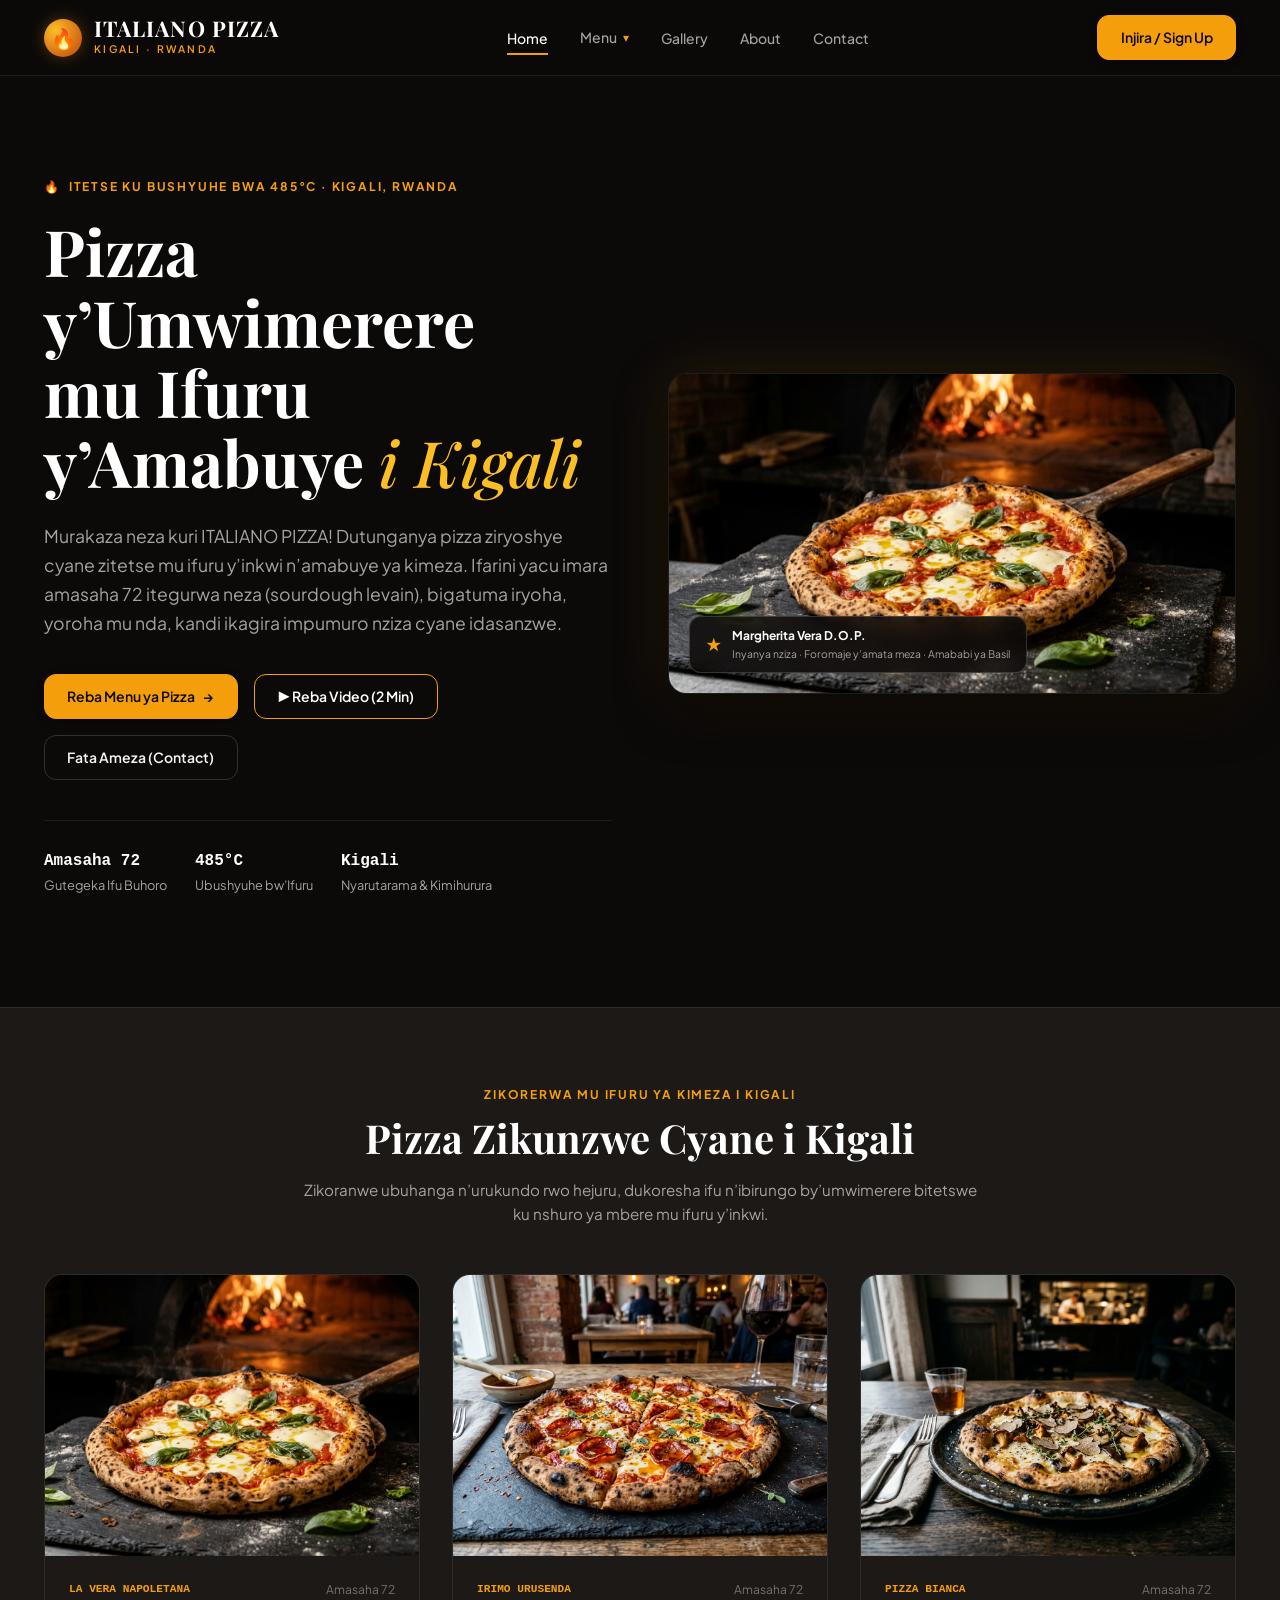
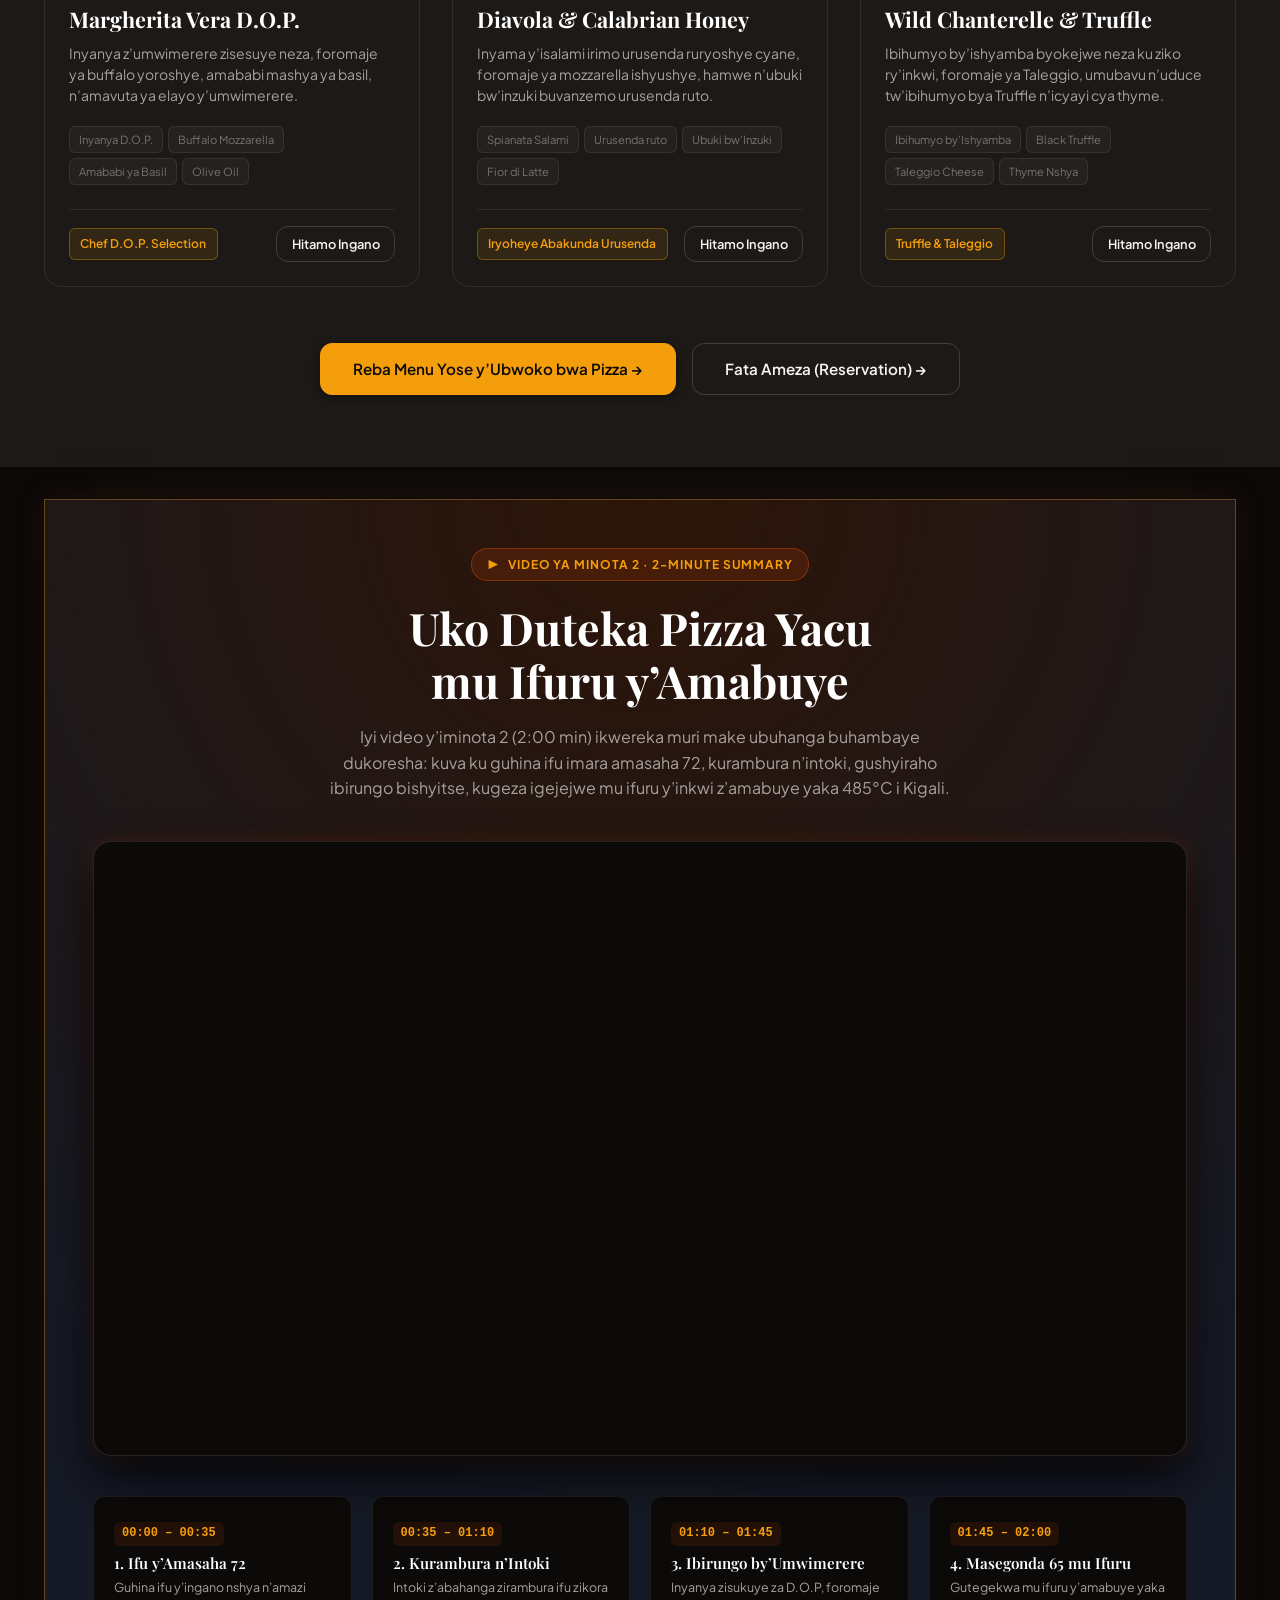
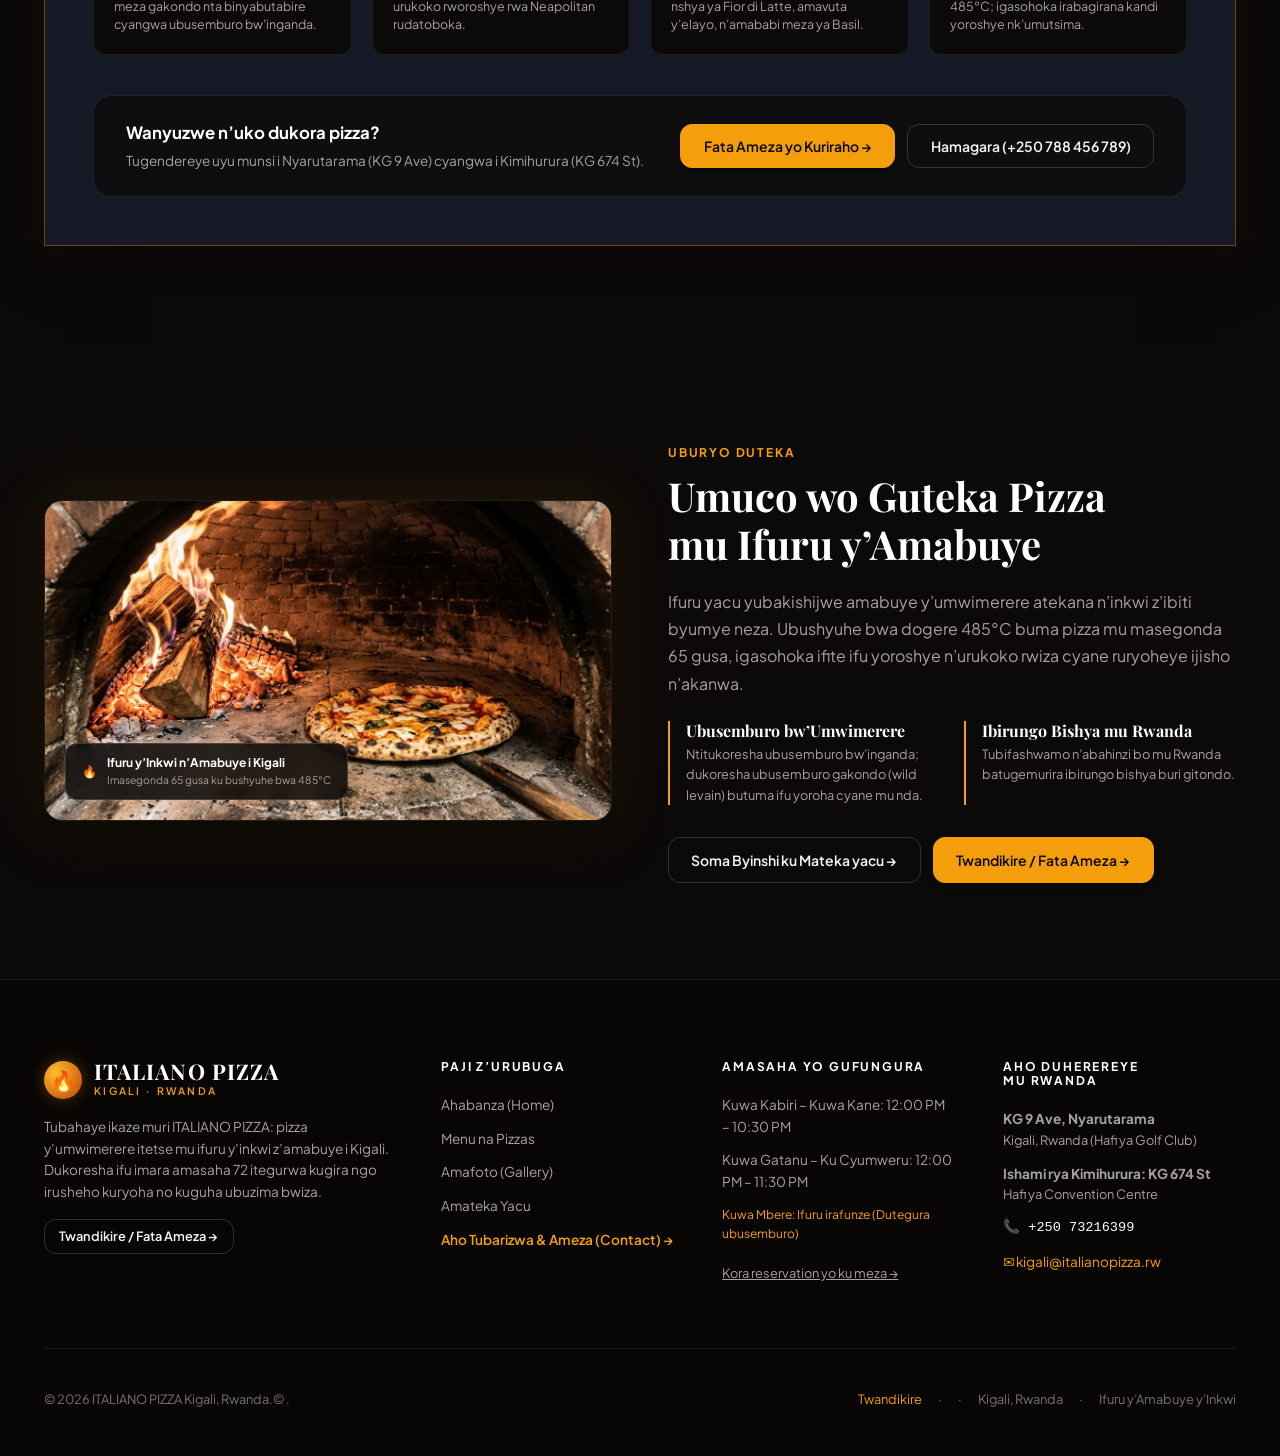
==== commit 6335c7e9: "adding-Allwesite-Files-and saving changes on html and css" ====
--- a/index.html
+++ b/index.html
@@ -438,7 +438,7 @@
       </section>
     </main>
 
-    <!-- Pure CSS Auth Modal (Login / Sign Up) - Zero JavaScript -->
+    <!-- Pure CSS Auth Modal (Login / Sign Up) -->
     <div class="css-modal">
       <label for="auth-modal" class="modal-backdrop-label" title="Funga"></label>
       
@@ -571,7 +571,7 @@
                 <span style="display: block; color: var(--color-text-muted); font-size: 0.8rem;">Hafi ya Convention Centre</span>
               </a>
               <a href="tel:+250788456789" style="font-family: var(--font-mono); color: #ffffff; display: block;">
-                📞 +250 788 456 789 / +250 790 123 456
+                📞 +250 73216399 
               </a>
               <a href="mailto:kigali@italianopizza.rw" style="color: var(--color-amber-primary); display: block;">
                 ✉️ kigali@italianopizza.rw
@@ -581,11 +581,11 @@
         </div>
 
         <div class="footer-bottom">
-          <p>&copy; 2026 ITALIANO PIZZA Kigali, Rwanda. Uburenganzira bwose burabitswe.</p>
+          <p>&copy; 2026 ITALIANO PIZZA Kigali, Rwanda.&copy; .</p>
           <div style="display: flex; gap: 1rem;">
             <a href="contact.html" style="color: var(--color-amber-primary);">Twandikire</a>
             <span>&middot;</span>
-            <a href="italiano-pizza-website.zip" download="italiano-pizza-website.zip" style="color: var(--color-amber-primary); text-decoration: underline;">⬇ Download Website (ZIP)</a>
+            
             <span>&middot;</span>
             <span>Kigali, Rwanda</span>
             <span>&middot;</span>
--- a/css/style.css
+++ b/css/style.css
@@ -0,0 +1,6 @@
+/* Master Modular Stylesheet */
+@import "./variables.css";
+@import "./reset.css";
+@import "./animations.css";
+@import "./layout.css";
+@import "./components.css";
